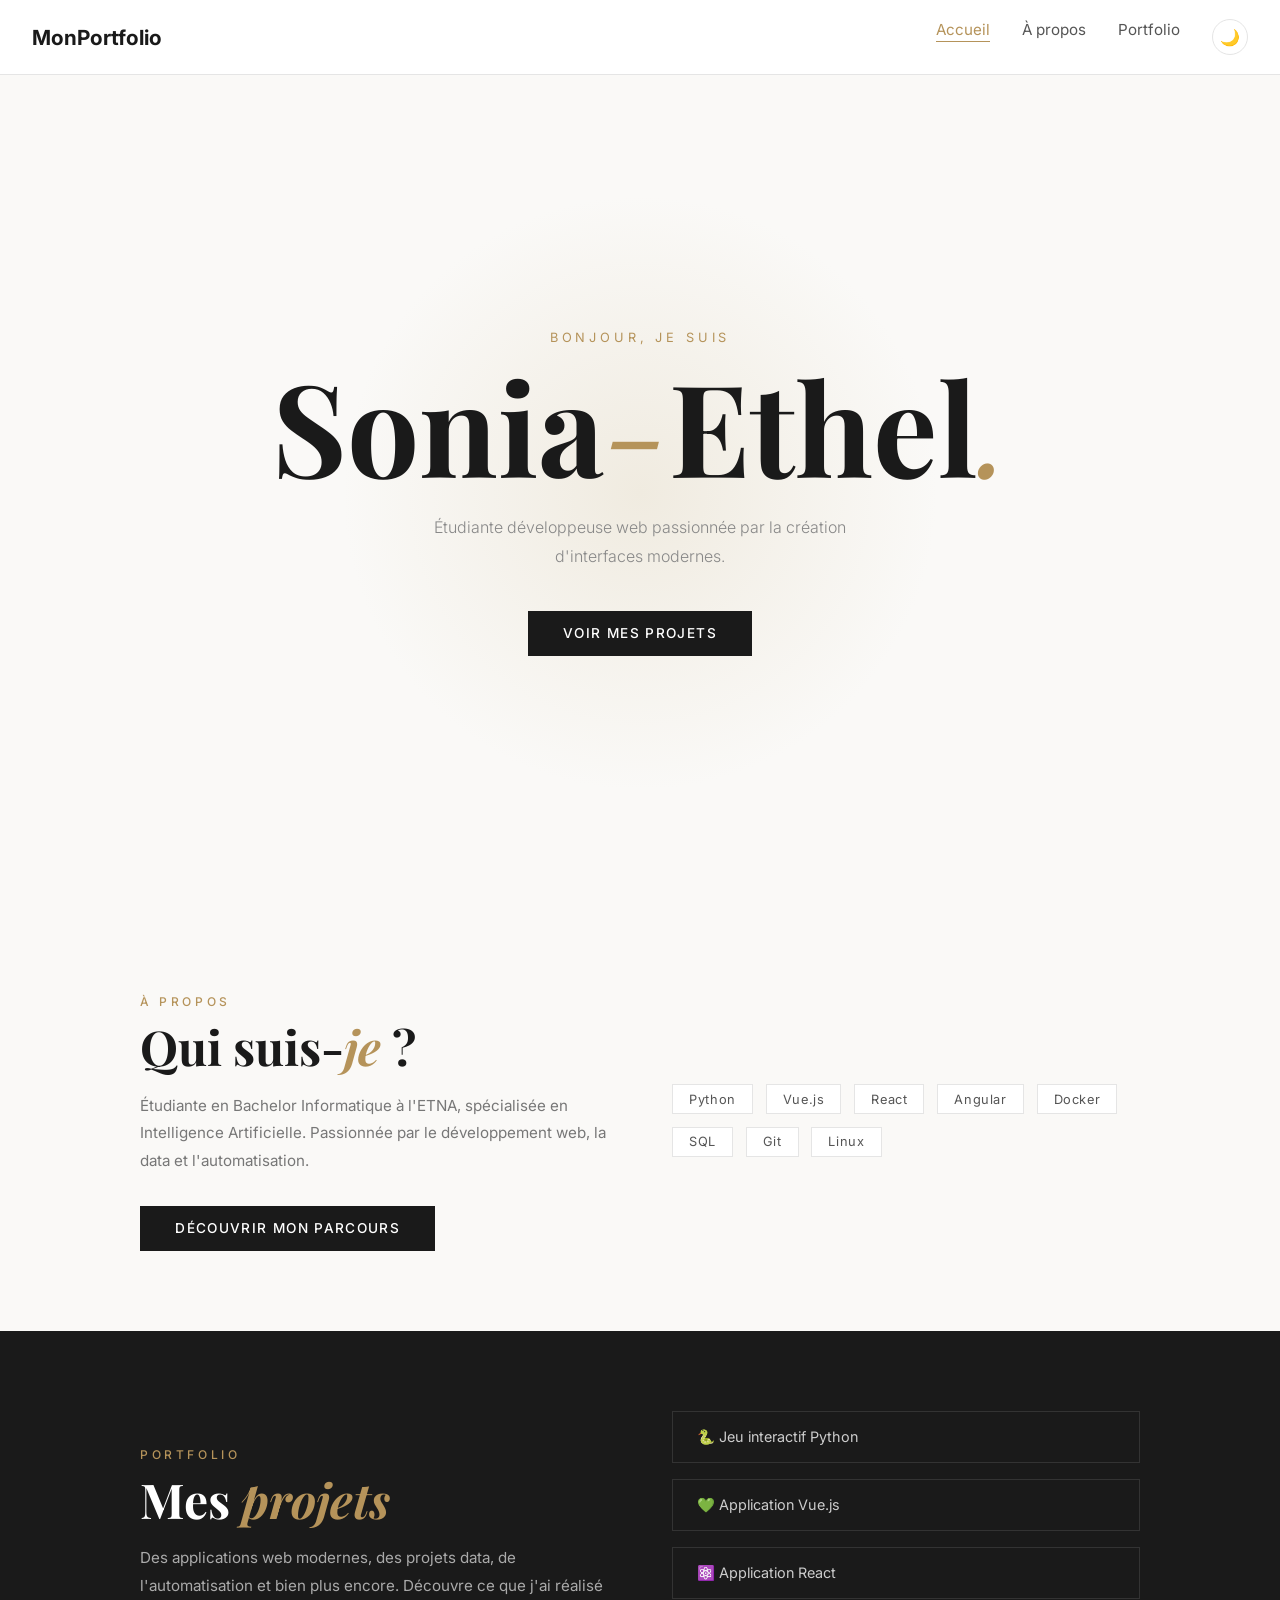
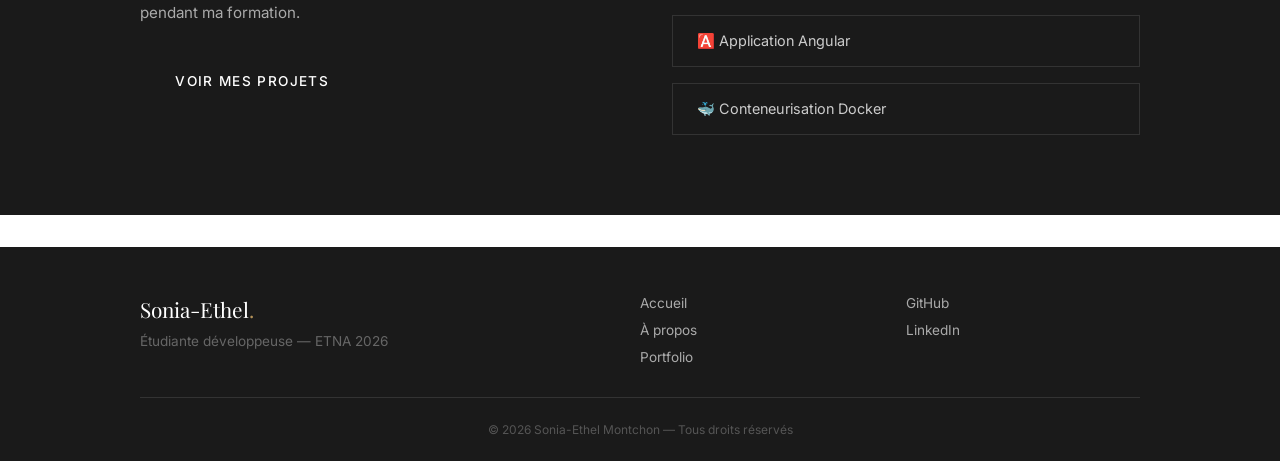
==== Sonia_portfolio/index.html @ 8dc20e23 "soutenance" ====
<!DOCTYPE html>
<html lang="fr">
<head>
  <meta charset="UTF-8">
  <meta name="viewport" content="width=device-width, initial-scale=1.0">
  <title>Mon Portfolio</title>
  <link rel="stylesheet" href="css/style.css">
  <link rel="preconnect" href="https://fonts.googleapis.com">
  <link href="https://fonts.googleapis.com/css2?family=Playfair+Display:ital,wght@0,700;1,400&family=Inter:wght@300;400;500&display=swap" rel="stylesheet">
</head>
<body>
    <header>
  <nav>
    <div class="nav-logo">
      <a href="index.html">MonPortfolio</a>
    </div>
    <ul class="nav-links">
      <li><a href="index.html" class="active">Accueil</a></li>
      <li><a href="about.html">À propos</a></li>
      <li><a href="portfolio.html">Portfolio</a></li>
      <button id="theme-toggle" class="theme-btn">🌙</button>
    </ul>
  </nav>
</header>

<main>
  <section class="hero">
    <div class="hero-content">
      <p class="hero-subtitle">Bonjour, je suis</p>
      <h1 class="hero-title">Sonia<em>-</em>Ethel<em>.</em></h1>
      <p class="hero-description">
        Étudiante développeuse web passionnée par la création d'interfaces modernes.
      </p>
      <a href="portfolio.html" class="btn">Voir mes projets</a>
    </div>
  </section>
  <!-- APERÇU À PROPOS -->
<section class="preview-section">
  <div class="preview-card">
    <div class="preview-text">
      <span class="section-label">À propos</span>
      <h2 class="preview-title">Qui suis-<em>je</em> ?</h2>
      <p class="preview-desc">
        Étudiante en Bachelor Informatique à l'ETNA, spécialisée en Intelligence Artificielle. 
        Passionnée par le développement web, la data et l'automatisation.
      </p>
      <a href="about.html" class="btn">Découvrir mon parcours</a>
    </div>
    <div class="preview-badges">
      <span class="badge">Python</span>
      <span class="badge">Vue.js</span>
      <span class="badge">React</span>
      <span class="badge">Angular</span>
      <span class="badge">Docker</span>
      <span class="badge">SQL</span>
      <span class="badge">Git</span>
      <span class="badge">Linux</span>
    </div>
  </div>
</section>

<!-- APERÇU PORTFOLIO -->
<section class="preview-section preview-section--dark">
  <div class="preview-card">
    <div class="preview-text">
      <span class="section-label">Portfolio</span>
      <h2 class="preview-title">Mes <em>projets</em></h2>
      <p class="preview-desc">
        Des applications web modernes, des projets data, de l'automatisation et bien plus encore. 
        Découvre ce que j'ai réalisé pendant ma formation.
      </p>
      <a href="portfolio.html" class="btn">Voir mes projets</a>
    </div>
    <div class="preview-projects">
      <div class="preview-project-item">🐍 Jeu interactif Python</div>
      <div class="preview-project-item">💚 Application Vue.js</div>
      <div class="preview-project-item">⚛️ Application React</div>
      <div class="preview-project-item">🅰️ Application Angular</div>
      <div class="preview-project-item">🐳 Conteneurisation Docker</div>
    </div>
  </div>
</section>
</main>
<footer class="footer">
  <div class="footer-content">
    <div class="footer-left">
      <span class="footer-logo">Sonia-Ethel<span class="footer-dot">.</span></span>
      <p class="footer-tagline">Étudiante développeuse — ETNA 2026</p>
    </div>
    <div class="footer-links">
      <a href="index.html">Accueil</a>
      <a href="about.html">À propos</a>
      <a href="portfolio.html">Portfolio</a>
    </div>
    <div class="footer-socials">
      <a href="https://github.com/Sonia-Ethel" target="_blank">GitHub</a>
      <a href="https://www.linkedin.com/in/sonia-ethel-montchon" target="_blank">LinkedIn</a>
    </div>
  </div>
  <div class="footer-bottom">
    <p>© 2026 Sonia-Ethel Montchon — Tous droits réservés</p>
  </div>
</footer>
  <script src="js/main.js"></script>
</body>
</html>
---- Sonia_portfolio/css/style.css ----
html, body {
  overflow-x: hidden;
  max-width: 100%;
}

/* === RESET & BASE === */
* {
  margin: 0;
  padding: 0;
  box-sizing: border-box;
}

body {
  font-family: 'Segoe UI', sans-serif;
  color: #1a1a1a;
  background-color: #ffffff;
  font-family: 'Inter', sans-serif;
  overflow-x: hidden;

}

a {
  text-decoration: none;
  color: inherit;
}

/* === NAVBAR === */
nav {
  display: flex;
  justify-content: space-between;
  align-items: center;
  padding: 1.2rem 2rem;
  background-color: #ffffff;
  border-bottom: 1px solid #e5e5e5;
  position: sticky;
  top: 0;
  z-index: 100;
}

.nav-logo a {
  font-size: 1.3rem;
  font-weight: 700;
  color: #1a1a1a;
}

.nav-links {
  list-style: none;
  display: flex;
  gap: 2rem;
}

.nav-links a {
  font-size: 0.95rem;
  color: #555;
  transition: color 0.2s;
}

.nav-links a:hover {
  color: #1a1a1a;
}

.nav-links a.active {
  color: #b5935a;
  border-bottom: 1px solid #b5935a;
  padding-bottom: 2px;
}

/* === HERO === */
.hero {
  min-height: calc(100vh - 65px);
  display: flex;
  align-items: center;
  justify-content: center;
  text-align: center;
  padding: 2rem;
  background-color: #faf9f7;
  position: relative;
  overflow: hidden;
}

/* Cercle décoratif en arrière-plan */
.hero::before {
  content: '';
  position: absolute;
  width: 600px;
  height: 600px;
  border-radius: 50%;
  background: radial-gradient(circle, #f0ebe0 0%, transparent 70%);
  top: 50%;
  left: 50%;
  transform: translate(-50%, -50%);
  z-index: 0;
}

.hero-content {
  position: relative;
  z-index: 1;
}

.hero-subtitle {
  font-size: 0.8rem;
  color: #b5935a;
  letter-spacing: 0.3em;
  text-transform: uppercase;
  margin-bottom: 1rem;
}

.hero-title {
  font-family: 'Playfair Display', serif;
  font-size: clamp(4rem, 12vw, 8rem);
  font-weight: 700;
  line-height: 1;
  margin-bottom: 0.3rem;
  color: #1a1a1a;
}

.hero-title em {
  font-style: italic;
  font-weight: 400;
  color: #b5935a;
}

.hero-description {
  font-size: 1rem;
  color: #888;
  max-width: 420px;
  margin: 1.5rem auto 2.5rem;
  line-height: 1.8;
  font-weight: 300;
}

.btn {
  display: inline-block;
  padding: 0.9rem 2.2rem;
  background-color: #1a1a1a;
  color: #fff;
  font-size: 0.85rem;
  font-weight: 500;
  letter-spacing: 0.1em;
  text-transform: uppercase;
  transition: all 0.3s;
}

.btn:hover {
  background-color: #b5935a;
  letter-spacing: 0.15em;
}

/* === SECTIONS COMMUNES === */
.section-header {
  text-align: center;
  margin-bottom: 3rem;
}

.section-label {
  font-size: 0.75rem;
  letter-spacing: 0.3em;
  text-transform: uppercase;
  color: #b5935a;
  font-weight: 500;
}

.section-title {
  font-family: 'Playfair Display', serif;
  font-size: clamp(2rem, 5vw, 3.5rem);
  margin-top: 0.5rem;
  color: #1a1a1a;
}

/* === PROJECTS === */
.projects {
  padding: 5rem 2rem;
  max-width: 1100px;
  margin: 0 auto;
}

.cards-grid {
  display: grid;
  grid-template-columns: repeat(auto-fill, minmax(300px, 1fr));
  gap: 1.5rem;
}

.card {
  border: 1px solid #e5e5e5;
  transition: transform 0.3s, box-shadow 0.3s;
}

.card:hover {
  transform: translateY(-4px);
  box-shadow: 0 12px 30px rgba(0,0,0,0.08);
}

.card-img {
  background-color: #f5f0e8;
  height: 160px;
  display: flex;
  align-items: center;
  justify-content: center;
  font-size: 3rem;
}

.card-body {
  padding: 1.5rem;
}

.card-tag {
  font-size: 0.7rem;
  letter-spacing: 0.2em;
  text-transform: uppercase;
  color: #b5935a;
  font-weight: 500;
}

.card-title {
  font-family: 'Playfair Display', serif;
  font-size: 1.3rem;
  margin: 0.4rem 0 0.7rem;
  color: #1a1a1a;
}

.card-desc {
  font-size: 0.9rem;
  color: #777;
  line-height: 1.7;
  margin-bottom: 1.2rem;
}

.btn-card {
  background: none;
  border: 1px solid #1a1a1a;
  padding: 0.5rem 1.2rem;
  font-size: 0.8rem;
  font-family: 'Inter', sans-serif;
  cursor: pointer;
  letter-spacing: 0.05em;
  transition: all 0.2s;
}

.btn-card:hover {
  background-color: #1a1a1a;
  color: #fff;
}

/* === CONTACT === */
.contact {
  padding: 5rem 2rem;
  max-width: 600px;
  margin: 0 auto;
}

.section-desc {
  color: #888;
  font-size: 1rem;
  margin-top: 0.5rem;
}

.contact-form {
  display: flex;
  flex-direction: column;
  gap: 1.5rem;
  margin-top: 3rem;
}

.form-group {
  display: flex;
  flex-direction: column;
  gap: 0.4rem;
}

.form-group label {
  font-size: 0.85rem;
  font-weight: 500;
  letter-spacing: 0.05em;
  color: #1a1a1a;
}

.form-group input,
.form-group textarea {
  border: 1px solid #e5e5e5;
  padding: 0.8rem 1rem;
  font-family: 'Inter', sans-serif;
  font-size: 0.95rem;
  color: #1a1a1a;
  background-color: #fff;
  outline: none;
  transition: border-color 0.2s;
}

.form-group input:focus,
.form-group textarea:focus {
  border-color: #b5935a;
}

.form-group input.invalid,
.form-group textarea.invalid {
  border-color: #e05c5c;
}

.error-msg {
  font-size: 0.78rem;
  color: #e05c5c;
  display: none;
}

.error-msg.visible {
  display: block;
}

.success-msg {
  display: none;
  text-align: center;
  padding: 1rem;
  background-color: #f0faf0;
  border: 1px solid #b5d8b5;
  color: #3a7a3a;
  font-size: 0.95rem;
}

.success-msg.visible {
  display: block;
}

/* === ABOUT HERO === */
.about-hero {
  display: flex;
  align-items: center;
  gap: 4rem;
  padding: 6rem 2rem;
  max-width: 1000px;
  margin: 0 auto;
}

.about-img img {
  width: 260px;
  height: 260px;
  object-fit: cover;
  border-radius: 50%;
  border: 4px solid #f5f0e8;
  box-shadow: 0 8px 30px rgba(0,0,0,0.1);
  flex-shrink: 0;
}

.about-text {
  display: flex;
  flex-direction: column;
  gap: 0.8rem;
}

.about-title {
  font-family: 'Playfair Display', serif;
  font-size: clamp(2rem, 5vw, 3.5rem);
  line-height: 1.1;
  color: #1a1a1a;
}

.about-title em {
  font-style: italic;
  color: #b5935a;
}

.about-role {
  font-size: 0.9rem;
  color: #b5935a;
  letter-spacing: 0.1em;
  text-transform: uppercase;
  font-weight: 500;
}

.about-bio {
  font-size: 1rem;
  color: #666;
  line-height: 1.8;
  max-width: 520px;
}

/* Responsive */
@media (max-width: 768px) {
  .about-hero {
    flex-direction: column;
    text-align: center;
    gap: 2rem;
    padding: 4rem 1.5rem;
    section {
    overflow-x: hidden;
  }

  .timeline::before {
    display: none;
  }
  }


  .about-bio {
    margin: 0 auto;
  }
}

/* === SKILLS === */
.skills {
  padding: 5rem 2rem;
  background-color: #faf9f7;
}

.skills-grid {
  display: grid;
  grid-template-columns: repeat(auto-fill, minmax(400px, 1fr));
  gap: 3rem;
  max-width: 1000px;
  margin: 0 auto;
}

.skills-group-title {
  font-family: 'Playfair Display', serif;
  font-size: 1.3rem;
  margin-bottom: 1.5rem;
  color: #1a1a1a;
}

.skill-item {
  margin-bottom: 1.2rem;
}

.skill-info {
  display: flex;
  justify-content: space-between;
  font-size: 0.85rem;
  font-weight: 500;
  margin-bottom: 0.4rem;
  color: #1a1a1a;
}

.progress-bar {
  height: 6px;
  background-color: #e5e5e5;
  border-radius: 3px;
  overflow: hidden;
}

.progress-fill {
  height: 100%;
  width: 0%;
  background-color: #b5935a;
  border-radius: 3px;
  transition: width 1s ease;
}

@media (max-width: 768px) {
  .skills-grid {
    grid-template-columns: 1fr;
  }
}
/* === TIMELINE === */
.timeline-section {
  padding: 5rem 2rem;
  max-width: 1000px;
  margin: 0 auto;
}

.timelines-wrapper {
  display: grid;
  grid-template-columns: 1fr 1fr;
  gap: 4rem;
  margin-top: 3rem;
}

.timeline-col-title {
  font-family: 'Playfair Display', serif;
  font-size: 1.2rem;
  color: #1a1a1a;
  margin-bottom: 2rem;
  padding-bottom: 0.8rem;
  border-bottom: 1px solid #e5e5e5;
}

.timeline {
  position: relative;
}

.timeline::before {
  content: '';
  position: absolute;
  left: 0;
  top: 0;
  bottom: 0;
  width: 1px;
  background-color: #e5e5e5;
}

.timeline-item {
  position: relative;
  padding-left: 1.8rem;
  margin-bottom: 2.5rem;
}

.timeline-item::before {
  content: '';
  position: absolute;
  left: -5px;
  top: 5px;
  width: 11px;
  height: 11px;
  border-radius: 50%;
  background-color: #fff;
  border: 2px solid #b5935a;
}

.timeline-date {
  font-size: 0.75rem;
  color: #b5935a;
  font-weight: 500;
  letter-spacing: 0.05em;
  margin-bottom: 0.4rem;
}

.timeline-content h4 {
  font-family: 'Playfair Display', serif;
  font-size: 1rem;
  color: #1a1a1a;
  margin-bottom: 0.3rem;
}

.timeline-content p {
  font-size: 0.85rem;
  color: #888;
  line-height: 1.7;
}

@media (max-width: 768px) {
  .timelines-wrapper {
    grid-template-columns: 1fr;
    gap: 3rem;
  }
}

/* === PREVIEW SECTIONS === */
.preview-section {
  padding: 5rem 2rem;
  background-color: #faf9f7;
}

.preview-section--dark {
  background-color: #1a1a1a;
}

.preview-section--dark .section-label {
  color: #b5935a;
}

.preview-section--dark .preview-title {
  color: #fff;
}

.preview-section--dark .preview-desc {
  color: #aaa;
}

.preview-card {
  max-width: 1000px;
  margin: 0 auto;
  display: grid;
  grid-template-columns: 1fr 1fr;
  gap: 4rem;
  align-items: center;
}

.preview-title {
  font-family: 'Playfair Display', serif;
  font-size: clamp(2rem, 4vw, 3rem);
  margin: 0.5rem 0 1rem;
  color: #1a1a1a;
  line-height: 1.2;
}

.preview-title em {
  font-style: italic;
  color: #b5935a;
}

.preview-desc {
  font-size: 0.95rem;
  color: #777;
  line-height: 1.8;
  margin-bottom: 2rem;
}

/* Badges */
.preview-badges {
  display: flex;
  flex-wrap: wrap;
  gap: 0.8rem;
}

.badge {
  padding: 0.4rem 1rem;
  border: 1px solid #e5e5e5;
  font-size: 0.8rem;
  color: #555;
  background-color: #fff;
  letter-spacing: 0.05em;
}

/* Preview projects list */
.preview-projects {
  display: flex;
  flex-direction: column;
  gap: 1rem;
}

.preview-project-item {
  padding: 1rem 1.5rem;
  border: 1px solid #333;
  color: #ccc;
  font-size: 0.9rem;
  transition: all 0.2s;
  cursor: default;
}

.preview-project-item:hover {
  border-color: #b5935a;
  color: #fff;
}

@media (max-width: 768px) {
  .preview-card {
    grid-template-columns: 1fr;
    gap: 2rem;
  }
}

/* === FOOTER === */
.footer {
  background-color: #1a1a1a;
  color: #aaa;
  padding: 3rem 2rem 1.5rem;
  margin-top: 2rem;
}

.footer-content {
  max-width: 1000px;
  margin: 0 auto;
  display: grid;
  grid-template-columns: 2fr 1fr 1fr;
  gap: 2rem;
  padding-bottom: 2rem;
  border-bottom: 1px solid #333;
}

.footer-logo {
  font-family: 'Playfair Display', serif;
  font-size: 1.3rem;
  color: #fff;
  display: block;
  margin-bottom: 0.5rem;
}

.footer-dot {
  color: #b5935a;
}

.footer-tagline {
  font-size: 0.85rem;
  color: #666;
  line-height: 1.6;
}

.footer-links,
.footer-socials {
  display: flex;
  flex-direction: column;
  gap: 0.7rem;
}

.footer-links a,
.footer-socials a {
  font-size: 0.85rem;
  color: #aaa;
  transition: color 0.2s;
}

.footer-links a:hover,
.footer-socials a:hover {
  color: #b5935a;
}

.footer-bottom {
  max-width: 1000px;
  margin: 1.5rem auto 0;
  text-align: center;
  font-size: 0.75rem;
  color: #555;
}

@media (max-width: 768px) {
  .footer-content {
    grid-template-columns: 1fr;
    gap: 1.5rem;
  }
}

/* === INTERESTS === */
.interests {
  padding: 5rem 2rem;
  background-color: #faf9f7;
}

.interests-grid {
  display: grid;
  grid-template-columns: repeat(auto-fill, minmax(260px, 1fr));
  gap: 1.5rem;
  max-width: 1000px;
  margin: 3rem auto 0;
}

.interest-card {
  padding: 2rem 1.5rem;
  border: 1px solid #e5e5e5;
  background-color: #fff;
  transition: transform 0.3s, box-shadow 0.3s;
}

.interest-card:hover {
  transform: translateY(-4px);
  box-shadow: 0 12px 30px rgba(0,0,0,0.06);
  border-color: #b5935a;
}

.interest-icon {
  font-size: 2rem;
  margin-bottom: 1rem;
}

.interest-card h3 {
  font-family: 'Playfair Display', serif;
  font-size: 1rem;
  color: #1a1a1a;
  margin-bottom: 0.5rem;
}

.interest-card p {
  font-size: 0.85rem;
  color: #888;
  line-height: 1.7;
}

/* === RESPONSIVE === */
@media (max-width: 768px) {

  /* Navbar */
  .nav-links {
    gap: 1rem;
  }

  /* Hero */
  .hero-title {
    font-size: 3.5rem;
  }

  /* Cards portfolio */
  .cards-grid {
    grid-template-columns: 1fr;
  }

  /* Carousel */
  .carousel-slide {
    padding: 2rem 1rem;
  }

  /* Contact form */
  .contact {
    padding: 3rem 1.5rem;
  }

  /* Preview sections */
  .preview-card {
    grid-template-columns: 1fr;
    gap: 2rem;
  }

  /* About hero */
  .about-hero {
    flex-direction: column;
    text-align: center;
    padding: 4rem 1.5rem;
  }

  .about-img img {
    width: 200px;
    height: 200px;
  }

  /* Skills */
  .skills-grid {
    grid-template-columns: 1fr;
  }

  /* Timeline */
  .timelines-wrapper {
    grid-template-columns: 1fr;
  }

  /* Interests */
  .interests-grid {
    grid-template-columns: 1fr;
  }

  /* Footer */
  .footer-content {
    grid-template-columns: 1fr;
  }
}

@media (max-width: 480px) {

  /* Navbar — cacher les liens sur très petit écran */
  .nav-links {
    display: none;
  }

  .hero-title {
    font-size: 2.8rem;
  }

  .section-title {
    font-size: 1.8rem;
  }

  .btn {
    width: 100%;
    text-align: center;
  }
}

/* === THEME TOGGLE === */
.theme-btn {
  background: none;
  border: 1px solid #e5e5e5;
  width: 36px;
  height: 36px;
  border-radius: 50%;
  cursor: pointer;
  font-size: 1rem;
  transition: all 0.2s;
  display: flex;
  align-items: center;
  justify-content: center;
}

.theme-btn:hover {
  border-color: #b5935a;
}

/* === DARK MODE === */
body.dark {
  background-color: #1a1a1a;
  color: #f0ece4;
}

body.dark nav {
  background-color: #1a1a1a;
  border-bottom-color: #333;
}

body.dark .nav-logo a,
body.dark .nav-links a {
  color: #f0ece4;
}

body.dark .nav-links a:hover {
  color: #fff;
}

body.dark .nav-links a.active {
  color: #b5935a;
  border-bottom-color: #b5935a;
}

body.dark .hero {
  background-color: #111;
}

body.dark .hero-title {
  color: #f0ece4;
}

body.dark .preview-section {
  background-color: #111;
}

body.dark .preview-section--dark {
  background-color: #0a0a0a;
}

body.dark .preview-title {
  color: #f0ece4;
}

body.dark .badge {
  background-color: #2a2a2a;
  border-color: #333;
  color: #aaa;
}

body.dark .about-hero {
  background-color: #1a1a1a;
}

body.dark .about-title {
  color: #f0ece4;
}

body.dark .about-bio,
body.dark .about-role {
  color: #aaa;
}

body.dark .skills {
  background-color: #111;
}

body.dark .skills-group-title {
  color: #f0ece4;
}

body.dark .skill-info {
  color: #f0ece4;
}

body.dark .progress-bar {
  background-color: #333;
}

body.dark .timeline-section {
  background-color: #1a1a1a;
}

body.dark .timeline-col-title {
  color: #f0ece4;
  border-bottom-color: #333;
}

body.dark .timeline::before {
  background-color: #333;
}

body.dark .timeline-content h4 {
  color: #f0ece4;
}

body.dark .interests {
  background-color: #111;
}

body.dark .interest-card {
  background-color: #1a1a1a;
  border-color: #333;
}

body.dark .interest-card h3 {
  color: #f0ece4;
}

body.dark .card {
  border-color: #333;
  background-color: #1a1a1a;
}

body.dark .card-img {
  background-color: #2a2a2a;
}

body.dark .card-title {
  color: #f0ece4;
}

body.dark .btn-card {
  border-color: #f0ece4;
  color: #f0ece4;
}

body.dark .btn-card:hover {
  background-color: #f0ece4;
  color: #1a1a1a;
}

body.dark .carousel-section {
  background-color: #111;
}

body.dark .carousel-slide h3 {
  color: #f0ece4;
}

body.dark .carousel-btn {
  border-color: #f0ece4;
  color: #f0ece4;
}

body.dark .form-group label {
  color: #f0ece4;
}

body.dark .form-group input,
body.dark .form-group textarea {
  background-color: #2a2a2a;
  border-color: #333;
  color: #f0ece4;
}

body.dark .section-title {
  color: #f0ece4;
}

body.dark .footer {
  background-color: #0a0a0a;
}
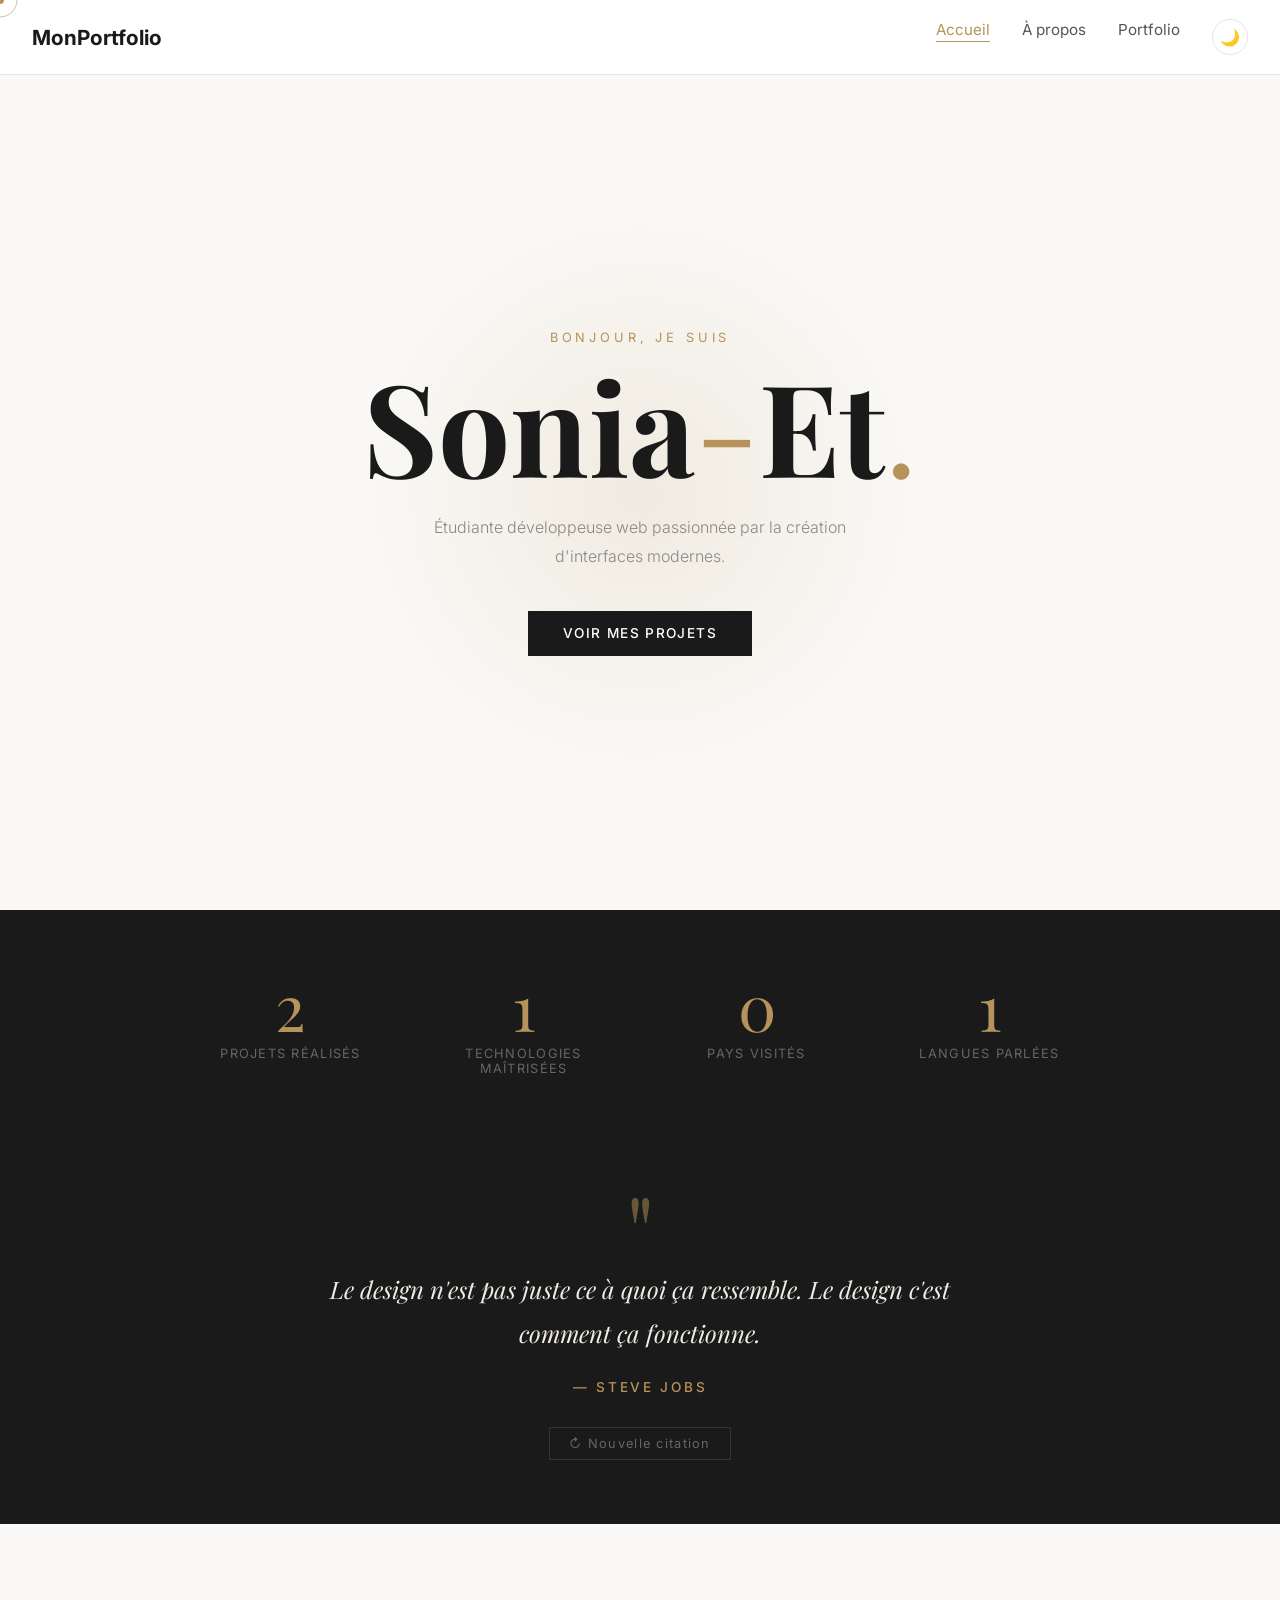
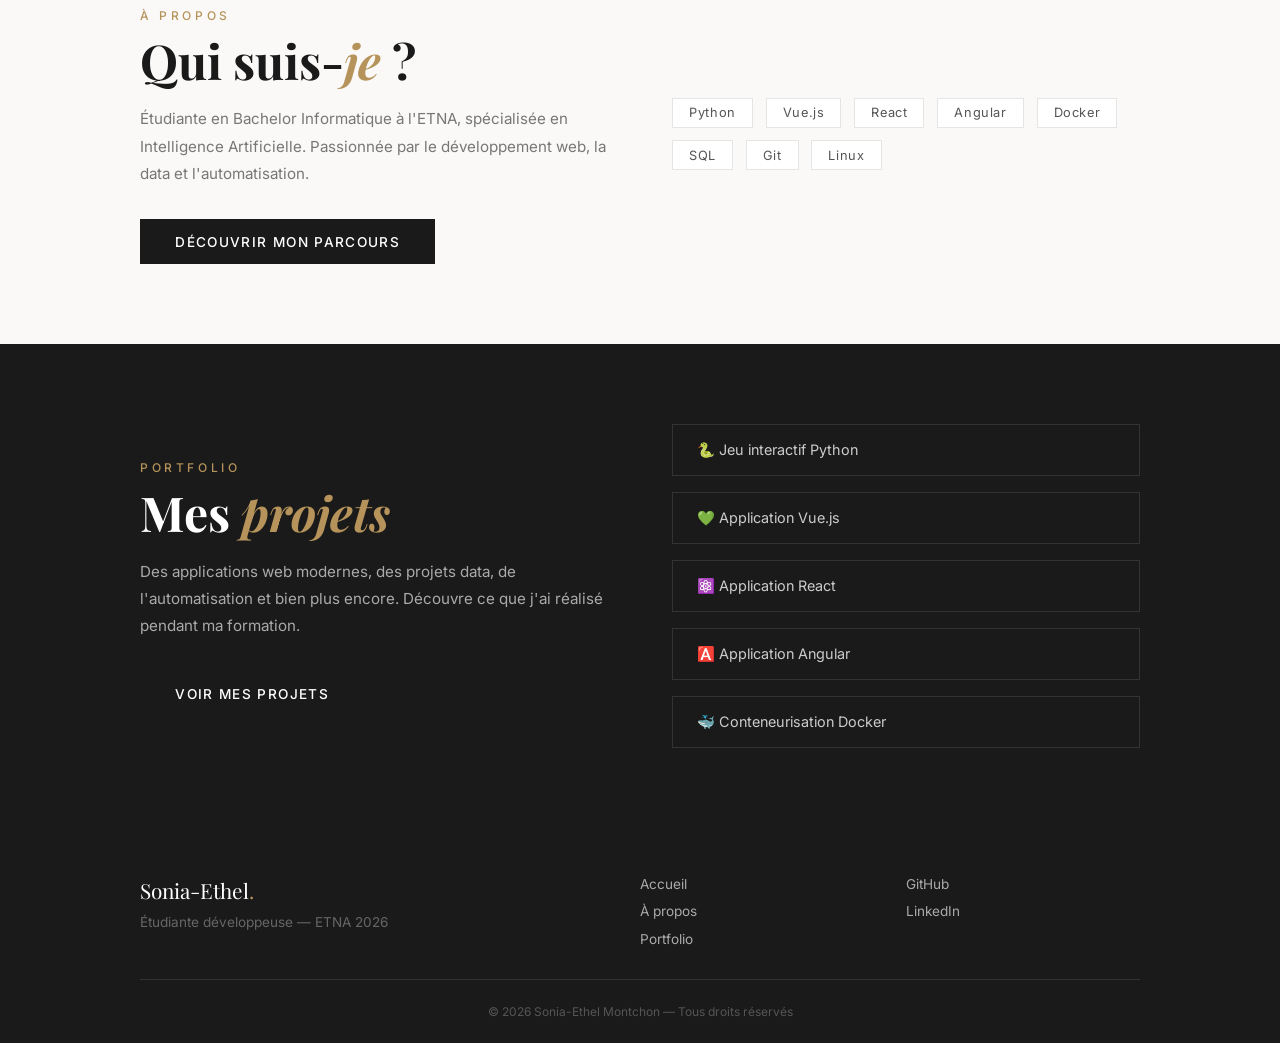
==== commit 4c460283: "ajout des modifs" ====
--- a/Sonia_portfolio/index.html
+++ b/Sonia_portfolio/index.html
@@ -9,6 +9,9 @@
   <link href="https://fonts.googleapis.com/css2?family=Playfair+Display:ital,wght@0,700;1,400&family=Inter:wght@300;400;500&display=swap" rel="stylesheet">
 </head>
 <body>
+  <!-- CURSEUR PERSONNALISÉ -->
+<div class="cursor-dot" id="cursorDot"></div>
+<div class="cursor-outline" id="cursorOutline"></div>
     <header>
   <nav>
     <div class="nav-logo">
@@ -20,23 +23,65 @@
       <li><a href="portfolio.html">Portfolio</a></li>
       <button id="theme-toggle" class="theme-btn">🌙</button>
     </ul>
+    <button class="burger-btn" id="burgerBtn">
+      <span></span>
+      <span></span>
+      <span></span>
+    </button>
   </nav>
 </header>
-
+<!-- MENU MOBILE -->
+<div class="mobile-menu" id="mobileMenu">
+  <a href="index.html" class="active">Accueil</a>
+  <a href="about.html">À propos</a>
+  <a href="portfolio.html">Portfolio</a>
+</div>
 <main>
   <section class="hero">
     <div class="hero-content">
       <p class="hero-subtitle">Bonjour, je suis</p>
-      <h1 class="hero-title">Sonia<em>-</em>Ethel<em>.</em></h1>
+        <h1 class="hero-title"><span id="morphText">Sonia-Ethel</span><em>.</em></h1>
       <p class="hero-description">
         Étudiante développeuse web passionnée par la création d'interfaces modernes.
       </p>
       <a href="portfolio.html" class="btn">Voir mes projets</a>
     </div>
   </section>
+<!-- COMPTEURS -->
+<section class="counters">
+  <div class="counters-grid">
+    <div class="counter-item">
+      <span class="counter-number" data-target="9">0</span>
+      <span class="counter-label">Projets réalisés</span>
+    </div>
+    <div class="counter-item">
+      <span class="counter-number" data-target="5">0</span>
+      <span class="counter-label">Technologies maîtrisées</span>
+    </div>
+    <div class="counter-item">
+      <span class="counter-number" data-target="3">0</span>
+      <span class="counter-label">Pays visités</span>
+    </div>
+    <div class="counter-item">
+      <span class="counter-number" data-target="4">0</span>
+      <span class="counter-label">Langues parlées</span>
+    </div>
+  </div>
+</section>
+
+  <!-- CITATION -->
+<section class="quote-section reveal">
+  <div class="quote-container">
+    <div class="quote-mark">"</div>
+    <p class="quote-text" id="quoteText">Chargement...</p>
+    <p class="quote-author" id="quoteAuthor"></p>
+    <button class="quote-refresh" id="quoteRefresh">↻ Nouvelle citation</button>
+  </div>
+</section>
+
   <!-- APERÇU À PROPOS -->
-<section class="preview-section">
-  <div class="preview-card">
+<section class="preview-section reveal">
+  <div class="preview-card reveal">
     <div class="preview-text">
       <span class="section-label">À propos</span>
       <h2 class="preview-title">Qui suis-<em>je</em> ?</h2>
--- a/Sonia_portfolio/css/style.css
+++ b/Sonia_portfolio/css/style.css
@@ -91,6 +91,9 @@
   transform: translate(-50%, -50%);
   z-index: 0;
 }
+body.dark .hero::before {
+  display: none;
+}
 
 .hero-content {
   position: relative;
@@ -173,72 +176,118 @@
   max-width: 1100px;
   margin: 0 auto;
 }
-
-.cards-grid {
-  display: grid;
-  grid-template-columns: repeat(auto-fill, minmax(300px, 1fr));
-  gap: 1.5rem;
-}
-
+/* === CARDS === */
 .card {
+  position: relative;
   border: 1px solid #e5e5e5;
+  background-color: #fff;
   transition: transform 0.3s, box-shadow 0.3s;
+  overflow: hidden;
 }
 
 .card:hover {
-  transform: translateY(-4px);
-  box-shadow: 0 12px 30px rgba(0,0,0,0.08);
+  transform: translateY(-6px);
+  box-shadow: 0 20px 40px rgba(0,0,0,0.1);
 }
 
 .card-img {
-  background-color: #f5f0e8;
-  height: 160px;
+  position: relative;
+  height: 200px;
+  overflow: hidden;
+}
+
+.card-img img {
+  width: 100%;
+  height: 100%;
+  object-fit: cover;
+  transition: transform 0.5s ease;
+}
+
+.card:hover .card-img img {
+  transform: scale(1.05);
+}
+
+/* Overlay au hover */
+.card-overlay {
+  position: absolute;
+  inset: 0;
+  background: rgba(0,0,0,0.7);
   display: flex;
   align-items: center;
   justify-content: center;
-  font-size: 3rem;
+  opacity: 0;
+  transition: opacity 0.3s ease;
+}
+
+.card:hover .card-overlay {
+  opacity: 1;
+}
+
+.btn-card-overlay {
+  color: #fff;
+  border: 1px solid #fff;
+  padding: 0.6rem 1.4rem;
+  font-size: 0.8rem;
+  letter-spacing: 0.1em;
+  transition: all 0.2s;
+}
+
+.btn-card-overlay:hover {
+  background-color: #b5935a;
+  border-color: #b5935a;
+}
+
+/* Badge technologie */
+.card-badge {
+  display: inline-block;
+  margin: 1rem 1.5rem 0;
+  padding: 0.25rem 0.8rem;
+  background-color: color-mix(in srgb, var(--badge-color) 15%, transparent);
+  color: var(--badge-color);
+  font-size: 0.7rem;
+  font-weight: 600;
+  letter-spacing: 0.1em;
+  text-transform: uppercase;
+  border-radius: 2px;
 }
 
 .card-body {
-  padding: 1.5rem;
-}
-
-.card-tag {
-  font-size: 0.7rem;
-  letter-spacing: 0.2em;
-  text-transform: uppercase;
-  color: #b5935a;
-  font-weight: 500;
+  padding: 0.8rem 1.5rem 1.5rem;
 }
 
 .card-title {
   font-family: 'Playfair Display', serif;
-  font-size: 1.3rem;
-  margin: 0.4rem 0 0.7rem;
+  font-size: 1.2rem;
+  margin-bottom: 0.5rem;
   color: #1a1a1a;
 }
 
 .card-desc {
-  font-size: 0.9rem;
+  font-size: 0.88rem;
   color: #777;
   line-height: 1.7;
-  margin-bottom: 1.2rem;
-}
-
-.btn-card {
-  background: none;
-  border: 1px solid #1a1a1a;
-  padding: 0.5rem 1.2rem;
-  font-size: 0.8rem;
-  font-family: 'Inter', sans-serif;
-  cursor: pointer;
-  letter-spacing: 0.05em;
-  transition: all 0.2s;
-}
-
-.btn-card:hover {
+}
+
+/* Ligne colorée en bas */
+.card-line {
+  height: 3px;
+  width: 0%;
+  background-color: var(--line-color);
+  transition: width 0.4s ease;
+}
+
+.card:hover .card-line {
+  width: 100%;
+}
+
+/* Dark mode */
+body.dark .card {
+  border-color: #333;
   background-color: #1a1a1a;
-  color: #fff;
+}
+
+body.dark .card-title {
+  color: #f0ece4;
 }
 
 /* === CONTACT === */
@@ -380,15 +429,15 @@
     text-align: center;
     gap: 2rem;
     padding: 4rem 1.5rem;
-    section {
+  }
+
+  section {
     overflow-x: hidden;
   }
 
   .timeline::before {
     display: none;
   }
-  }
-
 
   .about-bio {
     margin: 0 auto;
@@ -632,7 +681,6 @@
   background-color: #1a1a1a;
   color: #aaa;
   padding: 3rem 2rem 1.5rem;
-  margin-top: 2rem;
 }
 
 .footer-content {
@@ -1012,4 +1060,379 @@
 
 body.dark .footer {
   background-color: #0a0a0a;
-}+}
+
+/* === QUOTE === */
+.quote-section {
+  padding: 4rem 2rem;
+  background-color: #1a1a1a;
+}
+
+.quote-container {
+  max-width: 700px;
+  margin: 0 auto;
+  text-align: center;
+  position: relative;
+}
+
+.quote-mark {
+  font-family: 'Playfair Display', serif;
+  font-size: 6rem;
+  color: #b5935a;
+  line-height: 0.5;
+  margin-bottom: 1rem;
+  opacity: 0.5;
+}
+
+.quote-text {
+  font-family: 'Playfair Display', serif;
+  font-size: clamp(1.1rem, 2.5vw, 1.5rem);
+  color: #f0ece4;
+  line-height: 1.8;
+  font-style: italic;
+  margin-bottom: 1.5rem;
+  min-height: 80px;
+  transition: opacity 0.4s ease;
+}
+
+.quote-author {
+  font-size: 0.85rem;
+  color: #b5935a;
+  letter-spacing: 0.2em;
+  text-transform: uppercase;
+  font-weight: 500;
+  margin-bottom: 2rem;
+}
+
+.quote-refresh {
+  background: none;
+  border: 1px solid #333;
+  color: #666;
+  padding: 0.5rem 1.2rem;
+  font-size: 0.8rem;
+  font-family: 'Inter', sans-serif;
+  cursor: pointer;
+  letter-spacing: 0.1em;
+  transition: all 0.2s;
+}
+
+.quote-refresh:hover {
+  border-color: #b5935a;
+  color: #b5935a;
+}
+
+/* === ANIMATIONS AU SCROLL === */
+.reveal {
+  opacity: 0;
+  transform: translateY(30px);
+  transition: opacity 0.7s ease, transform 0.7s ease;
+}
+
+.reveal.visible {
+  opacity: 1;
+  transform: translateY(0);
+}
+
+.reveal-left {
+  opacity: 0;
+  transform: translateX(-40px);
+  transition: opacity 0.7s ease, transform 0.7s ease;
+}
+
+.reveal-left.visible {
+  opacity: 1;
+  transform: translateX(0);
+}
+
+.reveal-right {
+  opacity: 0;
+  transform: translateX(40px);
+  transition: opacity 0.7s ease, transform 0.7s ease;
+}
+
+.reveal-right.visible {
+  opacity: 1;
+  transform: translateX(0);
+}
+
+/* Délais pour les éléments en cascade */
+.reveal-delay-1 { transition-delay: 0.1s; }
+.reveal-delay-2 { transition-delay: 0.2s; }
+.reveal-delay-3 { transition-delay: 0.3s; }
+.reveal-delay-4 { transition-delay: 0.4s; }
+
+/* === CAROUSEL === */
+.carousel-section {
+  padding: 5rem 2rem;
+  background-color: #faf9f7;
+}
+
+.carousel {
+  max-width: 700px;
+  margin: 0 auto;
+  overflow: hidden;
+}
+
+.carousel-track {
+  display: flex;
+  transition: transform 0.4s ease;
+}
+
+.carousel-slide {
+  min-width: 100%;
+  text-align: center;
+  padding: 3rem 2rem;
+}
+
+.slide-emoji {
+  font-size: 4rem;
+  margin-bottom: 1.2rem;
+}
+
+.carousel-slide h3 {
+  font-family: 'Playfair Display', serif;
+  font-size: 1.8rem;
+  margin-bottom: 0.7rem;
+  color: #1a1a1a;
+}
+
+.carousel-slide p {
+  color: #888;
+  font-size: 1rem;
+}
+
+.carousel-controls {
+  display: flex;
+  justify-content: center;
+  align-items: center;
+  gap: 1.5rem;
+  margin-top: 2rem;
+}
+
+.carousel-btn {
+  background: none;
+  border: 1px solid #1a1a1a;
+  width: 40px;
+  height: 40px;
+  font-size: 1rem;
+  cursor: pointer;
+  transition: all 0.2s;
+}
+
+.carousel-btn:hover {
+  background-color: #1a1a1a;
+  color: #fff;
+}
+
+.carousel-dots {
+  display: flex;
+  gap: 0.5rem;
+}
+
+.dot {
+  width: 8px;
+  height: 8px;
+  border-radius: 50%;
+  background-color: #ddd;
+  cursor: pointer;
+  transition: background-color 0.2s;
+}
+
+.dot.active {
+  background-color: #b5935a;
+}
+
+/* Dark mode carrousel */
+body.dark .carousel-section {
+  background-color: #111;
+}
+
+body.dark .carousel-slide h3 {
+  color: #f0ece4;
+}
+
+body.dark .carousel-btn {
+  border-color: #f0ece4;
+  color: #f0ece4;
+}
+
+/* === MENU BURGER === */
+.burger-btn {
+  display: none;
+  flex-direction: column;
+  gap: 5px;
+  background: none;
+  border: none;
+  cursor: pointer;
+  padding: 4px;
+}
+
+.burger-btn span {
+  display: block;
+  width: 24px;
+  height: 2px;
+  background-color: #1a1a1a;
+  transition: all 0.3s ease;
+}
+
+body.dark .burger-btn span {
+  background-color: #f0ece4;
+}
+
+/* Croix quand ouvert */
+.burger-btn.open span:nth-child(1) {
+  transform: translateY(7px) rotate(45deg);
+}
+
+.burger-btn.open span:nth-child(2) {
+  opacity: 0;
+}
+
+.burger-btn.open span:nth-child(3) {
+  transform: translateY(-7px) rotate(-45deg);
+}
+
+/* Menu mobile */
+.mobile-menu {
+  display: none;
+  flex-direction: column;
+  align-items: center;
+  gap: 1.5rem;
+  padding: 2rem;
+  background-color: #fff;
+  border-top: 1px solid #e5e5e5;
+  position: fixed;
+  top: 65px;
+  left: 0;
+  right: 0;
+  z-index: 99;
+  box-shadow: 0 8px 20px rgba(0,0,0,0.08);
+}
+
+body.dark .mobile-menu {
+  background-color: #1a1a1a;
+  border-top-color: #333;
+}
+
+.mobile-menu.open {
+  display: flex;
+}
+
+.mobile-menu a {
+  font-size: 1.1rem;
+  font-weight: 500;
+  color: #1a1a1a;
+  transition: color 0.2s;
+}
+
+body.dark .mobile-menu a {
+  color: #f0ece4;
+}
+
+.mobile-menu a:hover,
+.mobile-menu a.active {
+  color: #b5935a;
+}
+
+@media (max-width: 480px) {
+  .burger-btn {
+    display: flex;
+  }
+
+  .nav-links {
+    display: none;
+  }
+}
+
+.hero-title em {
+  color: #b5935a;
+  font-style: normal;
+}
+
+/* === COMPTEURS === */
+.counters {
+  padding: 4rem 2rem;
+  background-color: #1a1a1a;
+}
+
+.counters-grid {
+  display: grid;
+  grid-template-columns: repeat(4, 1fr);
+  gap: 2rem;
+  max-width: 900px;
+  margin: 0 auto;
+  text-align: center;
+}
+
+.counter-item {
+  display: flex;
+  flex-direction: column;
+  gap: 0.5rem;
+}
+
+.counter-number {
+  font-family: 'Playfair Display', serif;
+  font-size: clamp(2.5rem, 5vw, 4rem);
+  color: #b5935a;
+  line-height: 1;
+}
+
+.counter-label {
+  font-size: 0.8rem;
+  color: #666;
+  letter-spacing: 0.1em;
+  text-transform: uppercase;
+}
+
+@media (max-width: 600px) {
+  .counters-grid {
+    grid-template-columns: repeat(2, 1fr);
+    gap: 2rem;
+  }
+}
+
+/* === CURSEUR PERSONNALISÉ === */
+* {
+  cursor: none;
+}
+
+.cursor-dot {
+  width: 8px;
+  height: 8px;
+  background-color: #b5935a;
+  border-radius: 50%;
+  position: fixed;
+  top: 0;
+  left: 0;
+  pointer-events: none;
+  z-index: 9999;
+  transform: translate(-50%, -50%);
+  transition: transform 0.1s ease;
+}
+
+.cursor-outline {
+  width: 35px;
+  height: 35px;
+  border: 1.5px solid #b5935a;
+  border-radius: 50%;
+  position: fixed;
+  top: 0;
+  left: 0;
+  pointer-events: none;
+  z-index: 9998;
+  transform: translate(-50%, -50%);
+  transition: all 0.12s ease;
+  opacity: 0.6;
+}
+
+/* Effet hover sur les liens et boutons */
+a:hover ~ .cursor-outline,
+button:hover ~ .cursor-outline {
+  transform: translate(-50%, -50%) scale(1.5);
+  background-color: rgba(181, 147, 90, 0.1);
+}
+
+.cursor-grow {
+  transform: translate(-50%, -50%) scale(2) !important;
+  background-color: rgba(181, 147, 90, 0.1) !important;
+}
